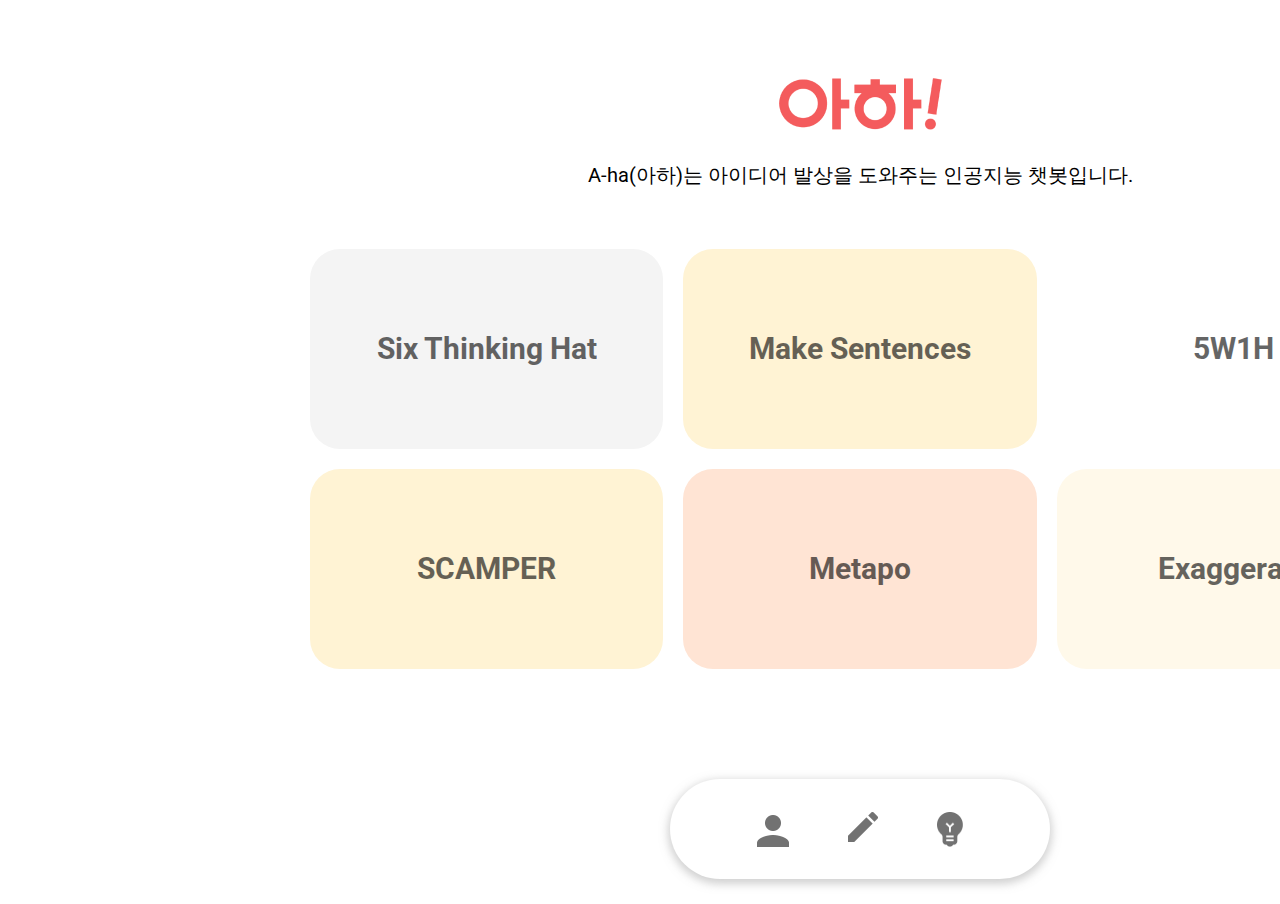
==== index.html @ 4130280e "메인" ====
<!DOCTYPE html>
<html lang="ko">
<head>
    <meta charset="UTF-8">
    <link href="css/index.css" rel="stylesheet" type="text/css" />
    
    <link href='http://fonts.googleapis.com/css?family=Roboto:400,300,100,500,700' rel='stylesheet' type='text/css'>

    <title>아하!</title>
</head>
<body>
    <img src="img/logo.png" id="logo" width="175px">
    <p id="p_explain">A-ha(아하)는 아이디어 발상을 도와주는 인공지능 챗봇입니다.</p>


    <div class="content">
        <a class="idea_box" id="idea_sth" href="#"><div><span>Six Thinking Hat</span></div></a>
        <a class="idea_box" id="idea_ms" href="#"><div><span>Make Sentences</span></div></a>
        <a class="idea_box" id="idea_wh" href="#"><div><span>5W1H</span></div></a>
    </div>
    <div class="content">
        <a class="idea_box" id="idea_sc" href="#"><div><span>SCAMPER</span></div></a>
        <a class="idea_box" id="idea_mtp" href="#"><div><span>Metapo</span></div></a>
        <a class="idea_box" id="idea_eg" href="#"><div><span>Exaggerate</span></div></a>
    </div>
    

    <div id="nav_bar">
        <a href="#"><img src="img/icon_mypage.png" height="32px"></a>
        <a href="#"><img src="img/icon_memo.png" width="40px"></a>
        <a href="#"><img src="img/icon_mindmap.png"  height="35.06px"></a>
    </div>
</body>
</html>
---- css/index.css ----
@import url("http://fonts.googleapis.com/css?family=Roboto:400,300,100,500,700");
*{
    margin: 0;
    padding: 0;
    font-family: 'Roboto', sans-serif;
    -ms-user-select: none; 
    -moz-user-select: -moz-none; 
    -webkit-user-select: none; 
    -khtml-user-select: none; 
    user-select:none;

}
a{
    text-decoration: none;
    outline: none;
}
body{
    width: 1720px;
    text-align: center;
    margin:0 auto;
}
#logo{
    margin-top:60px;
    margin-bottom: 10px;
}
.content{
    display: flex;
    padding:0 300px;
}
.idea_box{
    border-radius: 30px;
    height: 200px;
    margin: 10px;
    flex:1;
    line-height: 200px;
}
.idea_box span{
    font-size: 30px;
    font-weight: bolder;
    color: black;
    opacity: 0.6;
}
.idea_box:hover span{
    color: white;
    opacity: 2;
}

#p_explain{
    margin-bottom: 50px !important;
    font-size: 20px;
}

#nav_bar{
    width: 380px;
    height: 100px;
    margin: 0 auto;
    bottom: 50px;
    margin-top: 100px;
    border-radius: 80px;
    line-height: 125px;
    box-shadow: 0px 3px 8px 2px rgba(163, 163, 163, 0.5);
}
#nav_bar img{
    margin: 0 25px ;
    
}



#idea_sth{
    background-color: #f4f4f4;
}
#idea_sth:hover{
    background-image:linear-gradient( rgba(0, 0, 0, 0.2), rgba(0, 0, 0, 0.2) ), url('../img/sixhat_background.png');
    background-size: 400px;
}




#idea_ms{
    background-color: #fff3d4;
}
#idea_ms:hover{
    background-image: linear-gradient( rgba(0, 0, 0, 0.2), rgba(0, 0, 0, 0.2) ),url('../img/sentence_background.png');
    background-size: 340px;
}

S
#idea_wh{
    background-color: #ffe4d4;
}
#idea_wh:hover{
    background-image: linear-gradient( rgba(0, 0, 0, 0.2), rgba(0, 0, 0, 0.2) ),url('../img/5w1h_background.png');
    background-size: 350px;
}


#idea_sc{
    background-color: #fff3d4;

}
#idea_sc:hover{
    background-image:linear-gradient( rgba(0, 0, 0, 0.2), rgba(0, 0, 0, 0.2) ), url('../img/scamper_background.png');
    background-size: 360px;
}


#idea_mtp{
    background-color: #ffe4d4;
}
#idea_mtp:hover{
    background-image: linear-gradient( rgba(0, 0, 0, 0.2), rgba(0, 0, 0, 0.2) ),url('../img/metapo_background.png');
    background-size: 360px;
}


#idea_eg{
    background-color: #fff9ea;
}
#idea_eg:hover{
    background-image:linear-gradient( rgba(0, 0, 0, 0.2), rgba(0, 0, 0, 0.2) ), url('../img/exg_background.png');
    background-size: 360px;
}
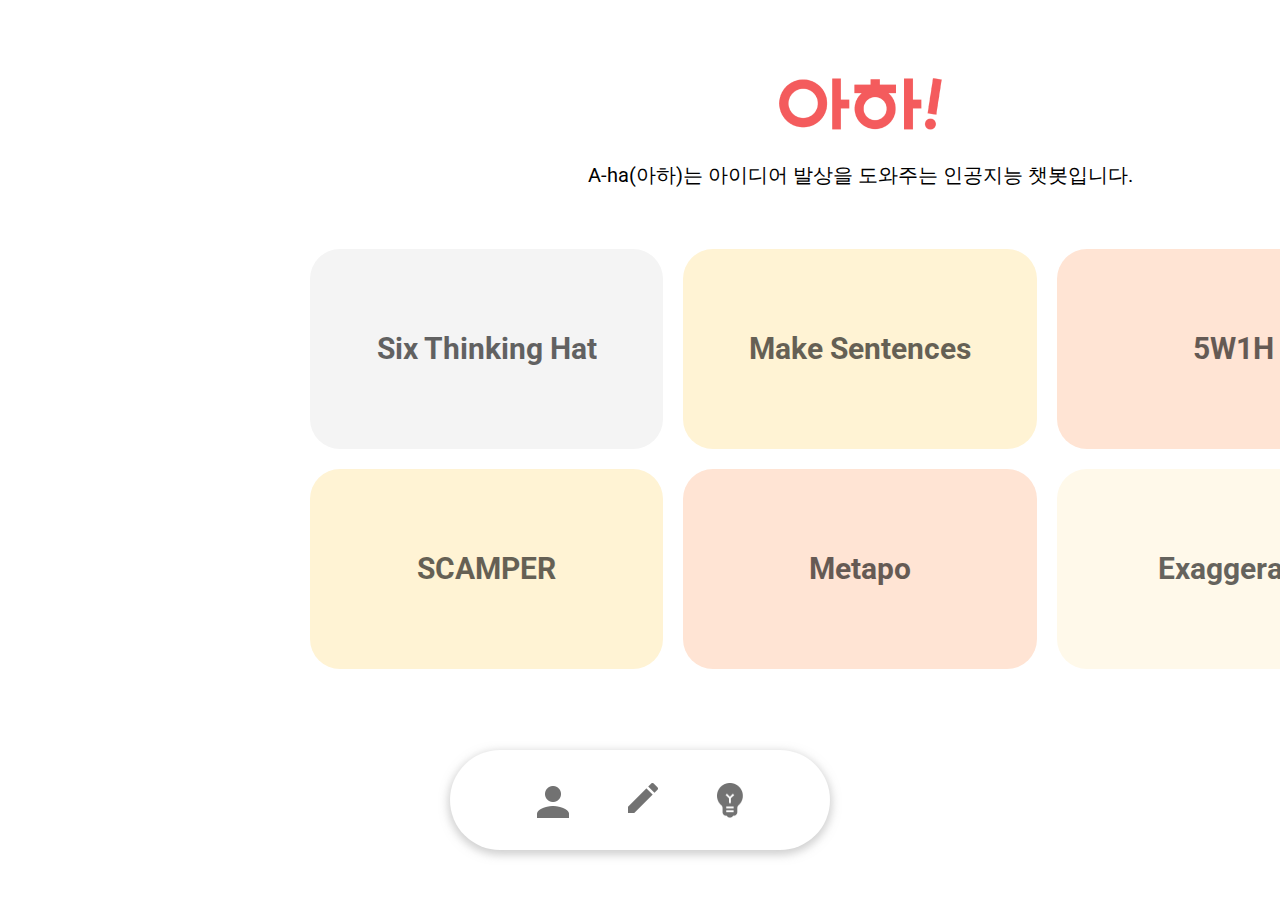
==== commit 428762c9: "링크걸기" ====
--- a/index.html
+++ b/index.html
@@ -6,7 +6,7 @@
     
     <link href='http://fonts.googleapis.com/css?family=Roboto:400,300,100,500,700' rel='stylesheet' type='text/css'>
 
-    <title>아하!</title>
+    <title>Aha</title>
 </head>
 <body>
     <img src="img/logo.png" id="logo" width="175px">
@@ -14,14 +14,14 @@
 
 
     <div class="content">
-        <a class="idea_box" id="idea_sth" href="#"><div><span>Six Thinking Hat</span></div></a>
-        <a class="idea_box" id="idea_ms" href="#"><div><span>Make Sentences</span></div></a>
-        <a class="idea_box" id="idea_wh" href="#"><div><span>5W1H</span></div></a>
+        <a class="idea_box" id="idea_sth" href="SixThinkingHat.html"><div><span>Six Thinking Hat</span></div></a>
+        <a class="idea_box" id="idea_ms" href="Make_Sentences.html"><div><span>Make Sentences</span></div></a>
+        <a class="idea_box" id="idea_wh" href="5W1H.html"><div><span>5W1H</span></div></a>
     </div>
     <div class="content">
-        <a class="idea_box" id="idea_sc" href="#"><div><span>SCAMPER</span></div></a>
-        <a class="idea_box" id="idea_mtp" href="#"><div><span>Metapo</span></div></a>
-        <a class="idea_box" id="idea_eg" href="#"><div><span>Exaggerate</span></div></a>
+        <a class="idea_box" id="idea_sc" href="SCAMPER.html"><div><span>SCAMPER</span></div></a>
+        <a class="idea_box" id="idea_mtp" href="Metapo.html"><div><span>Metapo</span></div></a>
+        <a class="idea_box" id="idea_eg" href="Exaggerate.html"><div><span>Exaggerate</span></div></a>
     </div>
     
 
--- a/css/index.css
+++ b/css/index.css
@@ -8,7 +8,7 @@
     -webkit-user-select: none; 
     -khtml-user-select: none; 
     user-select:none;
-
+    box-sizing: border-box;
 }
 a{
     text-decoration: none;
@@ -53,7 +53,10 @@
 #nav_bar{
     width: 380px;
     height: 100px;
+    position: fixed;
     margin: 0 auto;
+    left: 0;
+    right: 0;
     bottom: 50px;
     margin-top: 100px;
     border-radius: 80px;
@@ -86,7 +89,7 @@
     background-size: 340px;
 }
 
-S
+
 #idea_wh{
     background-color: #ffe4d4;
 }
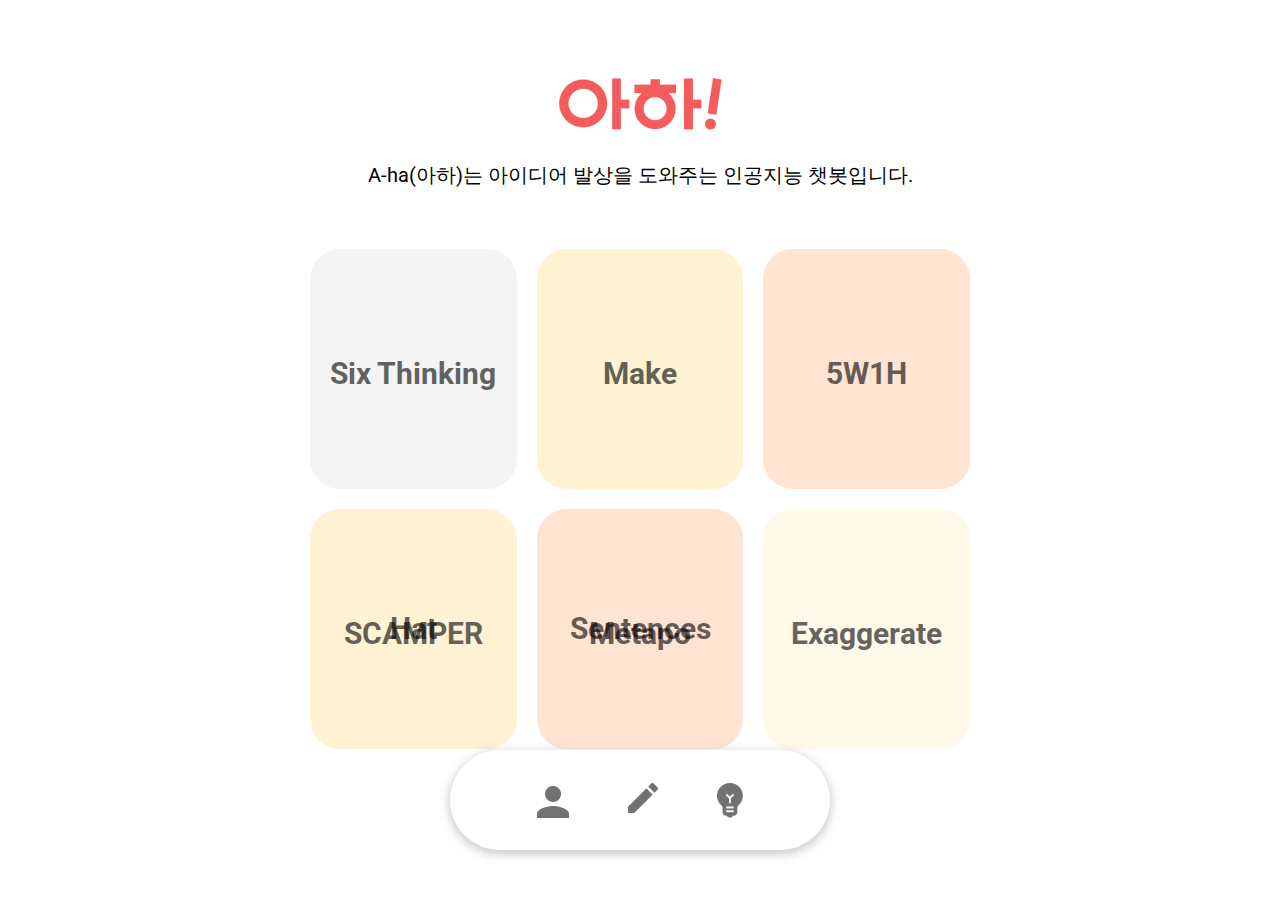
==== commit f3a60afb: "css통합" ====
--- a/index.html
+++ b/index.html
@@ -2,6 +2,7 @@
 <html lang="ko">
 <head>
     <meta charset="UTF-8">
+    <link href="css/Common.css" rel="stylesheet" type="text/css" />
     <link href="css/index.css" rel="stylesheet" type="text/css" />
     
     <link href='http://fonts.googleapis.com/css?family=Roboto:400,300,100,500,700' rel='stylesheet' type='text/css'>
--- a/css/Common.css
+++ b/css/Common.css
@@ -0,0 +1,21 @@
+@import url("http://fonts.googleapis.com/css?family=Roboto:400,300,100,500,700");
+*{
+    margin: 0;
+    padding: 0;
+    font-family: 'Roboto', sans-serif;
+    -ms-user-select: none; 
+    -moz-user-select: -moz-none; 
+    -webkit-user-select: none; 
+    -khtml-user-select: none; 
+    user-select:none;
+    box-sizing: border-box;
+    list-style: none;
+}
+a{
+    text-decoration: none;
+    outline: none;
+}
+body{
+    text-align: center;
+    margin:0 auto;
+}--- a/css/index.css
+++ b/css/index.css
@@ -1,24 +1,4 @@
-@import url("http://fonts.googleapis.com/css?family=Roboto:400,300,100,500,700");
-*{
-    margin: 0;
-    padding: 0;
-    font-family: 'Roboto', sans-serif;
-    -ms-user-select: none; 
-    -moz-user-select: -moz-none; 
-    -webkit-user-select: none; 
-    -khtml-user-select: none; 
-    user-select:none;
-    box-sizing: border-box;
-}
-a{
-    text-decoration: none;
-    outline: none;
-}
-body{
-    width: 1720px;
-    text-align: center;
-    margin:0 auto;
-}
+
 #logo{
     margin-top:60px;
     margin-bottom: 10px;
@@ -32,11 +12,13 @@
     height: 200px;
     margin: 10px;
     flex:1;
-    line-height: 200px;
+    width: 380px;
+    height: 240px;
+    line-height: 250px;
 }
 .idea_box span{
     font-size: 30px;
-    font-weight: bolder;
+    font-weight: bold;
     color: black;
     opacity: 0.6;
 }
@@ -75,7 +57,7 @@
 }
 #idea_sth:hover{
     background-image:linear-gradient( rgba(0, 0, 0, 0.2), rgba(0, 0, 0, 0.2) ), url('../img/sixhat_background.png');
-    background-size: 400px;
+    background-size: 420px;
 }
 
 
@@ -86,7 +68,7 @@
 }
 #idea_ms:hover{
     background-image: linear-gradient( rgba(0, 0, 0, 0.2), rgba(0, 0, 0, 0.2) ),url('../img/sentence_background.png');
-    background-size: 340px;
+    background-size: 400px;
 }
 
 
@@ -95,7 +77,7 @@
 }
 #idea_wh:hover{
     background-image: linear-gradient( rgba(0, 0, 0, 0.2), rgba(0, 0, 0, 0.2) ),url('../img/5w1h_background.png');
-    background-size: 350px;
+    background-size: 420px;
 }
 
 
@@ -105,7 +87,7 @@
 }
 #idea_sc:hover{
     background-image:linear-gradient( rgba(0, 0, 0, 0.2), rgba(0, 0, 0, 0.2) ), url('../img/scamper_background.png');
-    background-size: 360px;
+    background-size: 420px;
 }
 
 
@@ -114,7 +96,7 @@
 }
 #idea_mtp:hover{
     background-image: linear-gradient( rgba(0, 0, 0, 0.2), rgba(0, 0, 0, 0.2) ),url('../img/metapo_background.png');
-    background-size: 360px;
+    background-size: 420px;
 }
 
 
@@ -123,5 +105,5 @@
 }
 #idea_eg:hover{
     background-image:linear-gradient( rgba(0, 0, 0, 0.2), rgba(0, 0, 0, 0.2) ), url('../img/exg_background.png');
-    background-size: 360px;
+    background-size: 420px;
 }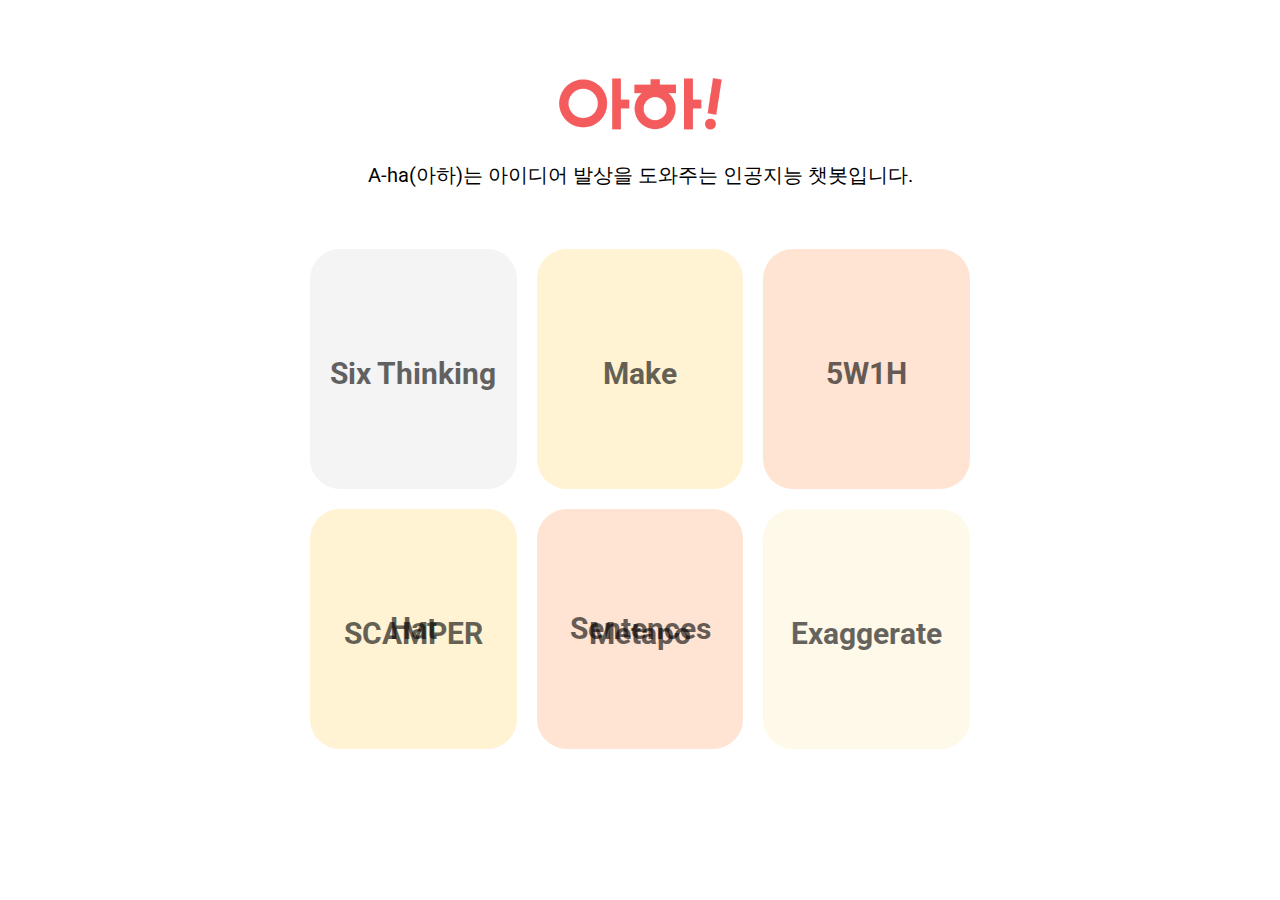
==== commit e0e7f750: "commit" ====
--- a/index.html
+++ b/index.html
@@ -25,11 +25,5 @@
         <a class="idea_box" id="idea_eg" href="Exaggerate.html"><div><span>Exaggerate</span></div></a>
     </div>
     
-
-    <div id="nav_bar">
-        <a href="#"><img src="img/icon_mypage.png" height="32px"></a>
-        <a href="#"><img src="img/icon_memo.png" width="40px"></a>
-        <a href="#"><img src="img/icon_mindmap.png"  height="35.06px"></a>
-    </div>
 </body>
 </html>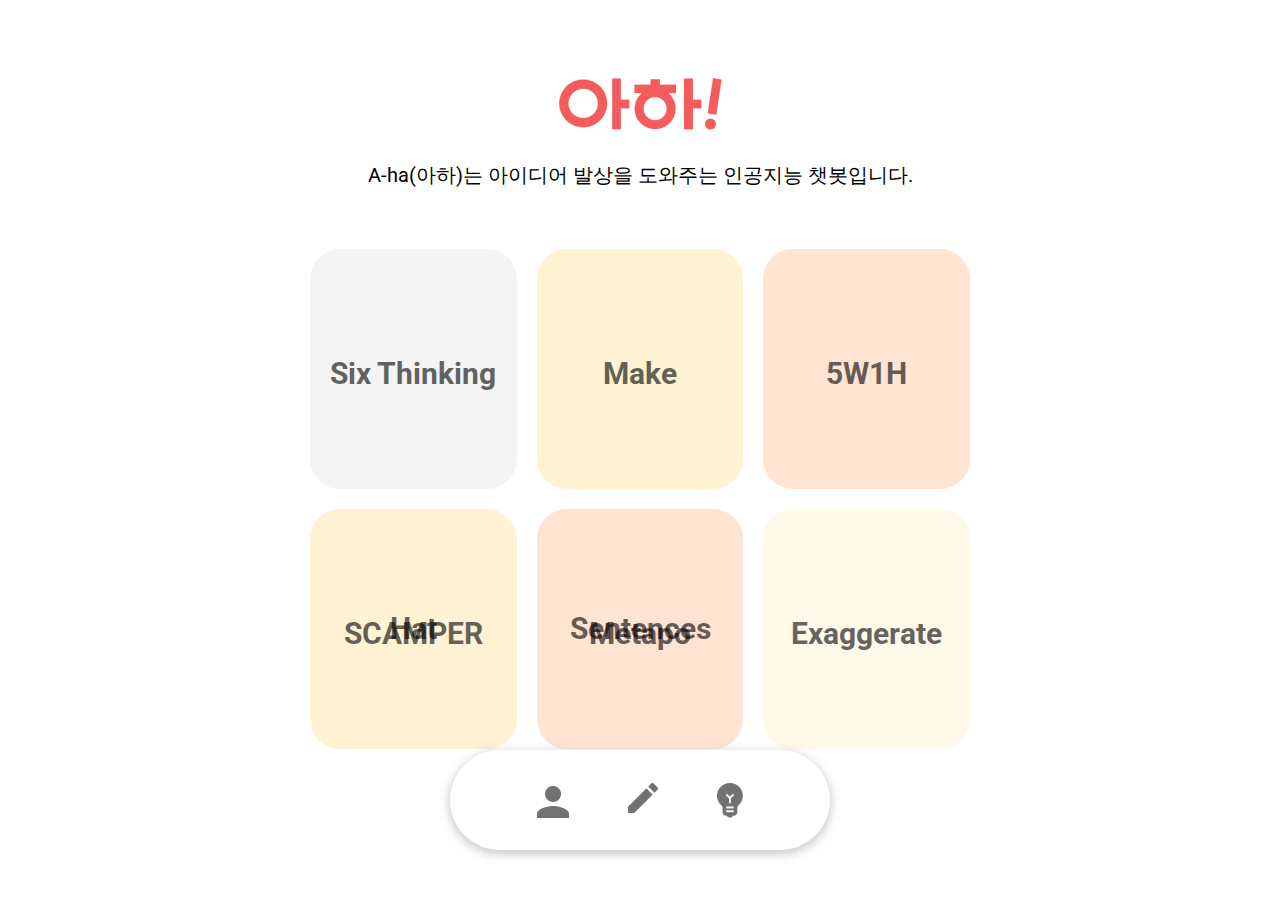
==== commit 550bf11f: "Merge remote-tracking branch 'origin/main' into main" ====
--- a/index.html
+++ b/index.html
@@ -25,5 +25,11 @@
         <a class="idea_box" id="idea_eg" href="Exaggerate.html"><div><span>Exaggerate</span></div></a>
     </div>
     
+
+    <div id="nav_bar">
+        <a href="#"><img src="img/icon_mypage.png" height="32px"></a>
+        <a href="#"><img src="img/icon_memo.png" width="40px"></a>
+        <a href="#"><img src="img/icon_mindmap.png"  height="35.06px"></a>
+    </div>
 </body>
 </html>